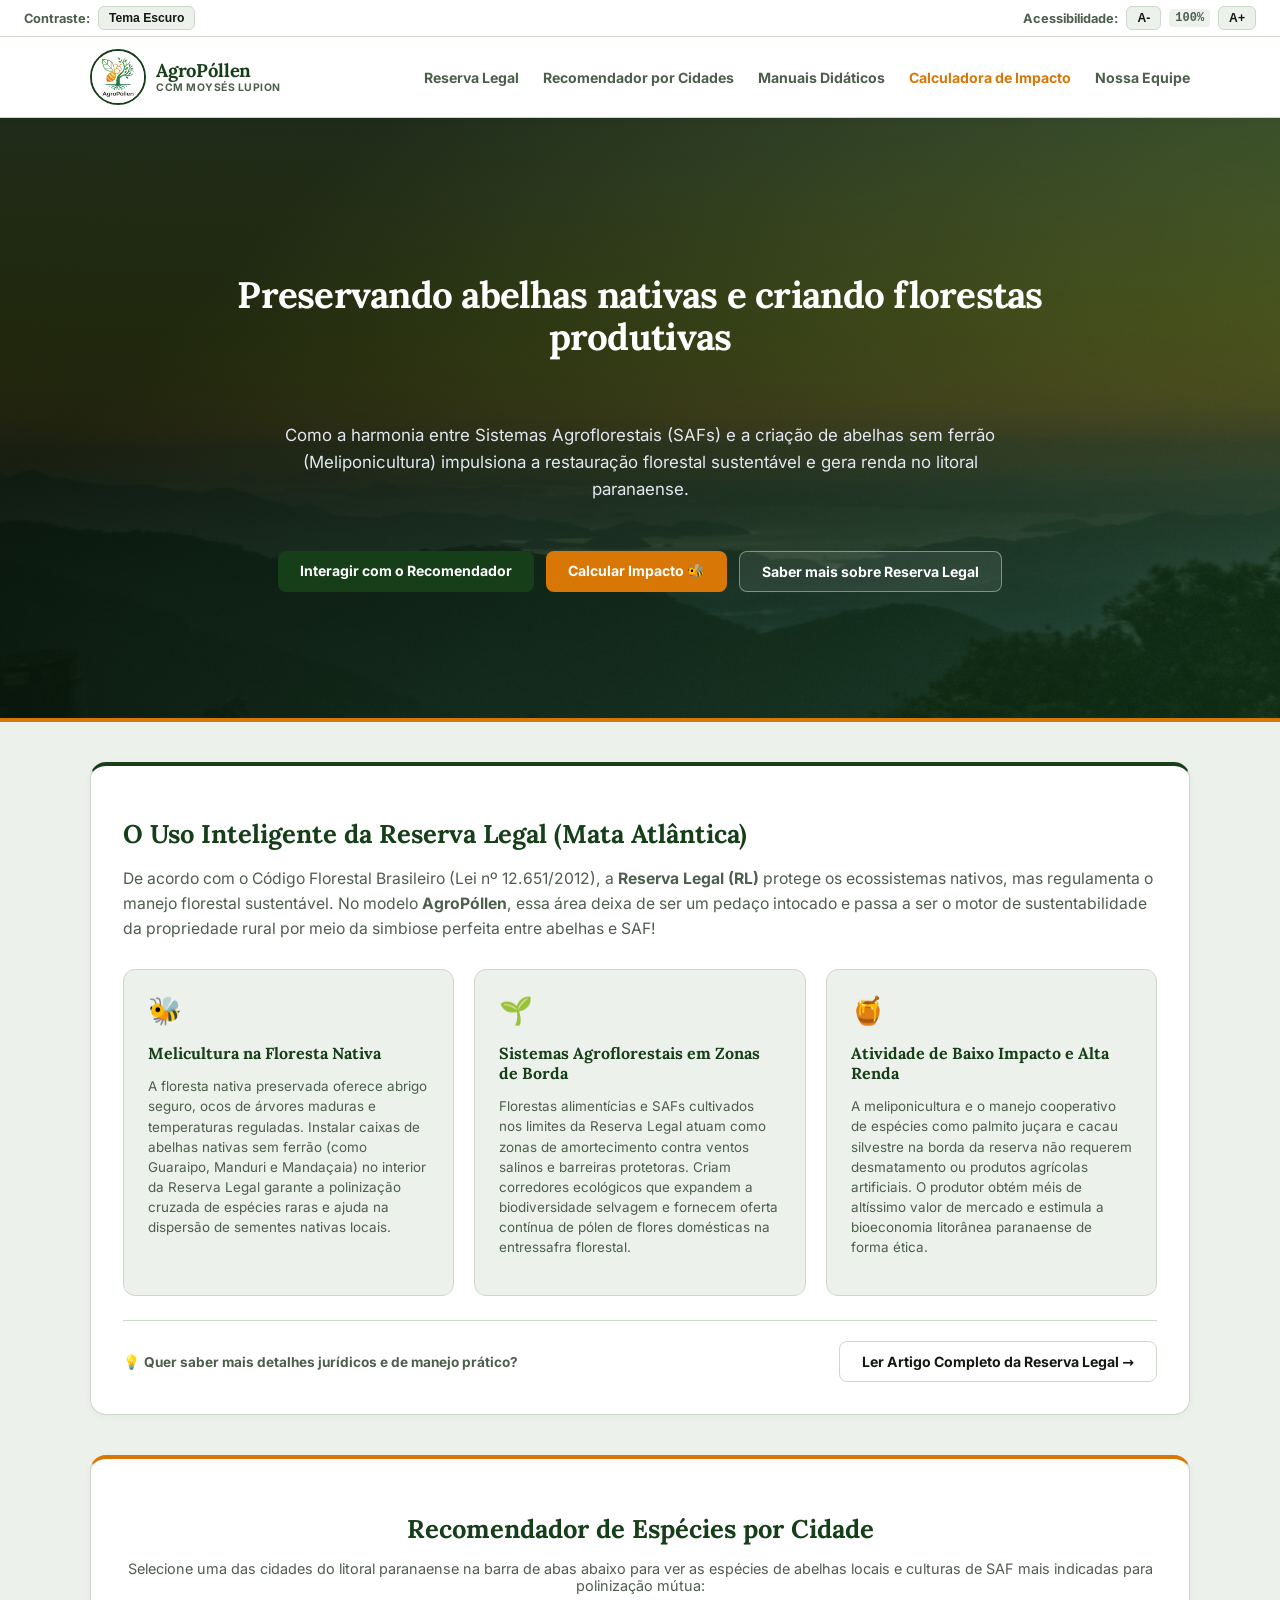
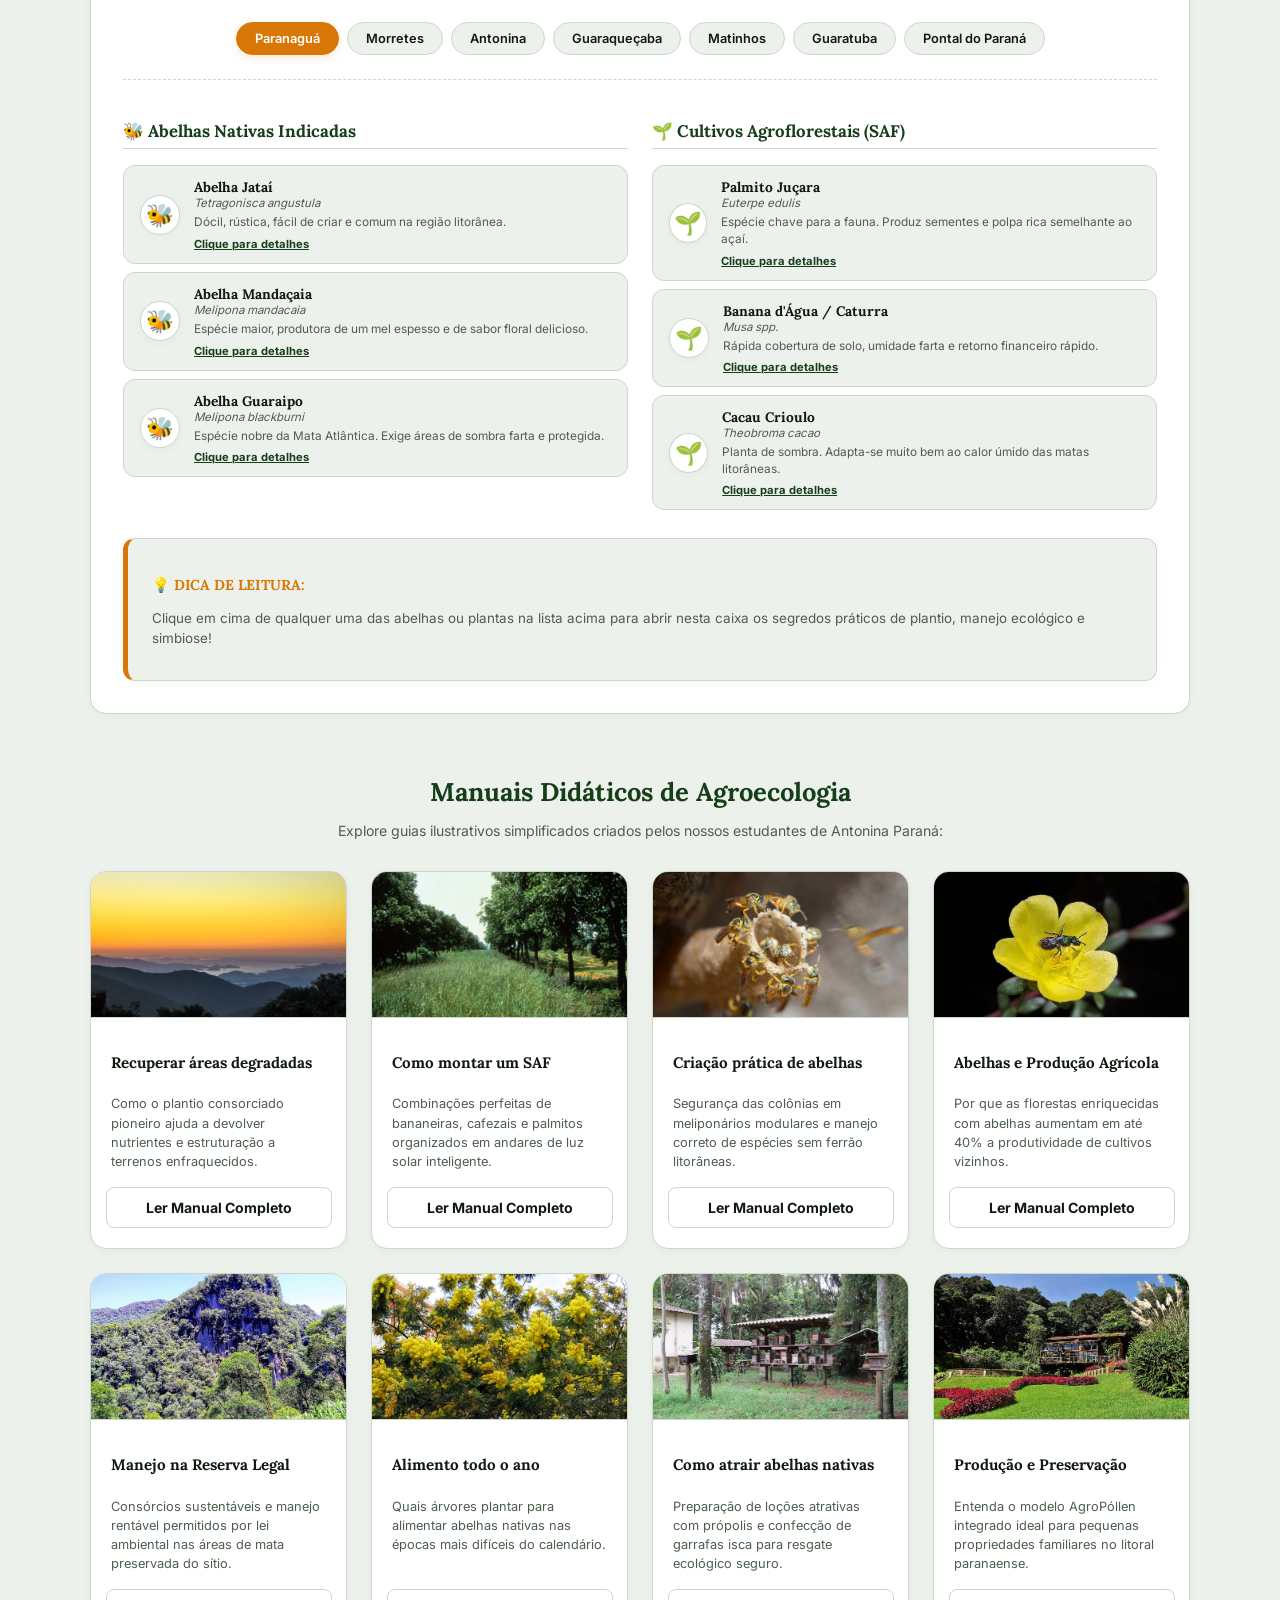
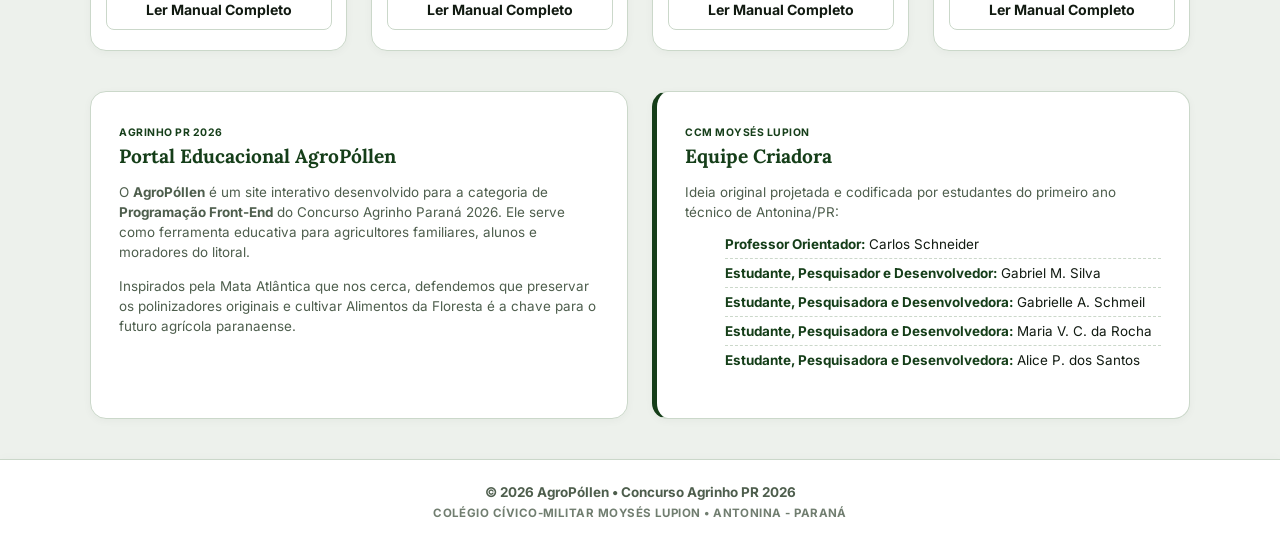
==== index.html @ 2e676ca2 "Commit inicial: Portal AgroPollen" ====
<!doctype html>
<html lang="pt-BR">

<head>
  
  <meta charset="UTF-8" />
  <meta name="viewport" content="width=device-width, initial-scale=1.0" />
  <title>AgroPóllen - Educação Ambiental e Agroecologia (Litoral do Paraná)</title>

  <!-- Sincronização de tema para evitar flashes de cor na renderização -->
  <!-- Scripts de lógica e banco de dados local -->
  <script src="src/theme-sync.js"></script>

  <!-- Folha de estilos unificada do projeto -->
  <link rel="stylesheet" href="src/index.css" />
</head>

<body>

  <!-- Barra utilitária para controle de acessibilidade ( zoom e contraste) -->
  <div class="barra-acessibilidade" role="toolbar" aria-label="Ferramentas de acessibilidade">
    <div class="grupo-acessibilidade">
      <span>Contraste:</span>
      <button id="botao-alternar-tema" class="botao-acessibilidade">
        <span class="texto-botao-tema">Tema Escuro</span>
      </button>
    </div>

    <div class="grupo-acessibilidade">
      <span>Acessibilidade:</span>
      <button id="botao-diminuir-fonte" class="botao-acessibilidade" title="Diminuir texto">A-</button>
      <span id="indicador-escala-fonte">100%</span>
      <button id="botao-aumentar-fonte" class="botao-acessibilidade" title="Aumentar texto">A+</button>
    </div>
  </div>

  <!-- Barra de navegação principal (Menu Superior) -->
  <nav class="barra-navegacao">
    <div class="container-navegacao">
      <a href="#" class="marca-navegacao">
        <img class="logo-navegacao" src="src/assets/images/logo_1781388657183.jpg" alt="Logo AgroPóllen" />
        <div class="texto-marca">
          <span class="nome-marca">AgroPóllen</span>
          <span class="subtitulo-marca">CCM Moysés Lupion</span>
        </div>
      </a>

      <ul class="menu-navegacao">
        <li><a href="#reserva-legal-intro" class="link-navegacao">Reserva Legal</a></li>
        <li><a href="#recomendador" class="link-navegacao">Recomendador por Cidades</a></li>
        <li><a href="#artigos" class="link-navegacao">Manuais Didáticos</a></li>
        <li><a href="calculadora.html" class="link-navegacao link-destaque">Calculadora de Impacto</a></li>
        <li><a href="#sobre" class="link-navegacao">Nossa Equipe</a></li>
      </ul>
    </div>
  </nav>

  <section class="secao-apresentacao">
    <div class="sobreposicao-apresentacao"></div>
    <div class="embrulho-apresentacao">
      <div class="conteudo-apresentacao">
        <h1 class="titulo-apresentacao">Preservando abelhas nativas e criando florestas produtivas</h1>
        <p class="subtitulo-apresentacao">
          Como a harmonia entre Sistemas Agroflorestais (SAFs) e a criação de abelhas sem ferrão (Meliponicultura)
          impulsiona a restauração florestal sustentável e gera renda no litoral paranaense.
        </p>
        <div class="acoes-apresentacao">
          <a href="#recomendador" class="botao botao-primario">Interagir com o Recomendador</a>
          <a href="calculadora.html" class="botao botao-primario botao-destaque">Calcular Impacto 🐝</a>
          <a href="#reserva-legal-intro" class="botao botao-contorno-apresentacao">Saber mais sobre Reserva Legal</a>
        </div>
      </div>
    </div>
  </section>

  <!-- Área de conteúdo principal da página -->
  <main class="conteudo-principal">

    <section id="reserva-legal-intro" class="secao-reserva">
      <div class="card-secao sombra-suave">
        <h2 class="titulo-reserva">O Uso Inteligente da Reserva Legal (Mata Atlântica)</h2>
        <p class="texto-reserva-principal">
          De acordo com o Código Florestal Brasileiro (Lei nº 12.651/2012), a <strong>Reserva Legal (RL)</strong>
          protege os ecossistemas nativos, mas regulamenta o manejo florestal sustentável. No modelo
          <strong>AgroPóllen</strong>, essa área deixa de ser um pedaço intocado e passa a ser o motor de
          sustentabilidade da propriedade rural por meio da simbiose perfeita entre abelhas e SAF!
        </p>

        <div class="grade-reserva">
          <!-- Ponto 1: Meliponicultura -->
          <div class="card-coluna-reserva">
            <div class="icone-reserva">🐝</div>
            <h3>Melicultura na Floresta Nativa</h3>
            <p>
              A floresta nativa preservada oferece abrigo seguro, ocos de árvores maduras e temperaturas reguladas.
              Instalar caixas de abelhas nativas sem ferrão (como Guaraipo, Manduri e Mandaçaia) no interior da Reserva
              Legal garante a polinização cruzada de espécies raras e ajuda na dispersão de sementes nativas locais.
            </p>
          </div>

          <!-- Ponto 2: SAF como amortecimento -->
          <div class="card-coluna-reserva">
            <div class="icone-reserva">🌱</div>
            <h3>Sistemas Agroflorestais em Zonas de Borda</h3>
            <p>
              Florestas alimentícias e SAFs cultivados nos limites da Reserva Legal atuam como zonas de amortecimento
              contra ventos salinos e barreiras protetoras. Criam corredores ecológicos que expandem a biodiversidade
              selvagem e fornecem oferta contínua de pólen de flores domésticas na entressafra florestal.
            </p>
          </div>

          <!-- Ponto 3: Renda Ecológica -->
          <div class="card-coluna-reserva">
            <div class="icone-reserva">🍯</div>
            <h3>Atividade de Baixo Impacto e Alta Renda</h3>
            <p>
              A meliponicultura e o manejo cooperativo de espécies como palmito juçara e cacau silvestre na borda da
              reserva não requerem desmatamento ou produtos agrícolas artificiais. O produtor obtém méis de altíssimo
              valor de mercado e estimula a bioeconomia litorânea paranaense de forma ética.
            </p>
          </div>
        </div>

        <div class="rodape-reserva">
          <span class="info-reserva">💡 <strong>Quer saber mais detalhes jurídicos e de manejo prático?</strong></span>
          <a href="artigos/reserva-legal.html" class="botao botao-contorno">Ler Artigo Completo da Reserva Legal &rarr;</a>
        </div>
      </div>
    </section>

    <section id="recomendador" class="secao-recomendador">
      <div class="card-secao sombra-suave">
        <h2>Recomendador de Espécies por Cidade</h2>
        <p class="texto-ajuda">
          Selecione uma das cidades do litoral paranaense na barra de abas abaixo para ver as espécies de abelhas locais
          e culturas de SAF mais indicadas para polinização mútua:
        </p>

        <!-- Botões das Cidades do Litoral Paranaense -->
        <div class="botoes-cidades" role="tablist">
          <button class="botao-cidade ativo" data-cidade="paranagua">Paranaguá</button>
          <button class="botao-cidade" data-cidade="morretes">Morretes</button>
          <button class="botao-cidade" data-cidade="antonina">Antonina</button>
          <button class="botao-cidade" data-cidade="guaraqueçaba">Guaraqueçaba</button>
          <button class="botao-cidade" data-cidade="matinhos">Matinhos</button>
          <button class="botao-cidade" data-cidade="guaratuba">Guaratuba</button>
          <button class="botao-cidade" data-cidade="pontaldoparana">Pontal do Paraná</button>
        </div>

        <!-- Grade de Resultados -->
        <div class="grade-resultados">

          <!-- Coluna: Abelhas Indicadas -->
          <div class="coluna-resultados">
            <h3>🐝 Abelhas Nativas Indicadas</h3>
            <ul id="lista-abelhas" class="lista-especies">
              <!-- Preenchido pelo JavaScript -->
            </ul>
          </div>

          <!-- Coluna: Plantas Recomendadas para SAF -->
          <div class="coluna-resultados">
            <h3>🌱 Cultivos Agroflorestais (SAF)</h3>
            <ul id="lista-saf" class="lista-especies">
              <!-- Preenchido pelo JavaScript -->
            </ul>
          </div>

        </div>

        <!-- Caixa de Detalhes / Dica Ecológica de Manejo -->
        <div id="painel-detalhes" class="caixa-informacao">
          <h4 id="titulo-detalhes">💡 Dica de Leitura Avançada:</h4>
          <p id="texto-detalhes">
            Pressione ou clique em qualquer abelha ou cultivo listado acima para acessar nesta janela o guia
            passo-a-passo dos segredos ecológicos e dicas de manejo sustentável!
          </p>
        </div>

      </div>
    </section>

    <section id="artigos" class="secao-artigos">
      <div class="titulo-secao-embrulho">
        <h2>Manuais Didáticos de Agroecologia</h2>
        <p> Explore guias ilustrativos simplificados criados pelos nossos estudantes de Antonina Paraná:</p>
      </div>

      <div class="grade-artigos">

        <!-- Artigo 1 -->
        <article class="card-artigo sombra-suave">
          <img class="imagem-card" src="src/assets/images/atlantic_forest_coast.jpg" alt="Encostas verdes da Mata Atlântica e Baía de Antonina - Foto por Henrique Jakobi Moreira / Licença CC BY-SA 3.0" />
          <div class="corpo-card">
            <h3>Recuperar áreas degradadas</h3>
            <p>Como o plantio consorciado pioneiro ajuda a devolver nutrientes e estruturação a terrenos enfraquecidos.
            </p>
            <a href="artigos/recuperar-solo.html" class="botao botao-contorno botao-leitura">Ler Manual Completo</a>
          </div>
        </article>

        <!-- Artigo 2 -->
        <article class="card-artigo sombra-suave">
          <img class="imagem-card" src="src/assets/images/agroforestry_saf.jpg" alt="Cultura de grãos integrada com fileiras de árvores florestais - Foto por USDA National Agroforestry Center / Licença CC BY 2.0" />
          <div class="corpo-card">
            <h3>Como montar um SAF</h3>
            <p>Combinações perfeitas de bananeiras, cafezais e palmitos organizados em andares de luz solar inteligente.
            </p>
            <a href="artigos/montar-saf.html" class="botao botao-contorno botao-leitura">Ler Manual Completo</a>
          </div>
        </article>

        <!-- Artigo 3 -->
        <article class="card-artigo sombra-suave">
          <img class="imagem-card" src="src/assets/images/bee_nest.jpg" alt="Abelha Jataí na entrada de cera de seu ninho - Foto por Sintropepe / Licença CC BY-SA 4.0" />
          <div class="corpo-card">
            <h3>Criação prática de abelhas</h3>
            <p>Segurança das colônias em meliponários modulares e manejo correto de espécies sem ferrão litorâneas.</p>
            <a href="artigos/criar-abelhas.html" class="botao botao-contorno botao-leitura">Ler Manual Completo</a>
          </div>
        </article>

        <!-- Artigo 4 -->
        <article class="card-artigo sombra-suave">
          <img class="imagem-card" src="src/assets/images/bee_pollination.jpg" alt="Abelha nativa polinizando flor Portulaca grandiflora - Foto por Lucas Silveira Souza / Licença CC BY-SA 4.0" />
          <div class="corpo-card">
            <h3>Abelhas e Produção Agrícola</h3>
            <p>Por que as florestas enriquecidas com abelhas aumentam em até 40% a produtividade de cultivos vizinhos.
            </p>
            <a href="artigos/lucro-abelhas.html" class="botao botao-contorno botao-leitura">Ler Manual Completo</a>
          </div>
        </article>

        <!-- Artigo 5 -->
        <article class="card-artigo sombra-suave">
          <img class="imagem-card" src="src/assets/images/legal_reserve_forest.jpg" alt="Reserva de floresta na Serra do Mar em Morretes-PR - Foto por V.Agostinelli / Licença CC BY-SA 4.0" />
          <div class="corpo-card">
            <h3>Manejo na Reserva Legal</h3>
            <p>Consórcios sustentáveis e manejo rentável permitidos por lei ambiental nas áreas de mata preservada do
              sítio.</p>
            <a href="artigos/reserva-legal.html" class="botao botao-contorno botao-leitura">Ler Manual Completo</a>
          </div>
        </article>

        <!-- Artigo 6 -->
        <article class="card-artigo sombra-suave">
          <img class="imagem-card" src="src/assets/images/bee_flowers.jpg" alt="Flor amarela da árvore Bracatinga Mimosa scabrella - Foto por Joao de Deus Medeiros / Licença CC BY 2.0" />
          <div class="corpo-card">
            <h3>Alimento todo o ano</h3>
            <p>Quais árvores plantar para alimentar abelhas nativas nas épocas mais difíceis do calendário.</p>
            <a href="artigos/alimento-colmeias.html" class="botao botao-contorno botao-leitura">Ler Manual Completo</a>
          </div>
        </article>

        <!-- Artigo 7 -->
        <article class="card-artigo sombra-suave">
          <img class="imagem-card" src="src/assets/images/meliponary_hives.jpg" alt="Caixas racionais de meliponicultura em meliponário - Foto por Rodrigo Tetsuo Argenton / Licença CC BY-SA 4.0" />
          <div class="corpo-card">
            <h3>Como atrair abelhas nativas</h3>
            <p>Preparação de loções atrativas com própolis e confecção de garrafas isca para resgate ecológico seguro.
            </p>
            <a href="artigos/ninho-isca.html" class="botao botao-contorno botao-leitura">Ler Manual Completo</a>
          </div>
        </article>

        <!-- Artigo 8 -->
        <article class="card-artigo sombra-suave">
          <img class="imagem-card" src="src/assets/images/agroecology_education.jpg" alt="Estufa e canteiros pedagógicos de agroecologia - Foto por Bentojr / Licença CC BY-SA 4.0" />
          <div class="corpo-card">
            <h3>Produção e Preservação</h3>
            <p>Entenda o modelo AgroPóllen integrado ideal para pequenas propriedades familiares no litoral paranaense.
            </p>
            <a href="artigos/sistema-agropollen.html" class="botao botao-contorno botao-leitura">Ler Manual Completo</a>
          </div>
        </article>

      </div>
    </section>

    <section id="sobre" class="secao-sobre">
      <div class="grade-sobre">

        <div class="card-sobre card-texto sombra-suave">
          <span class="etiqueta-topo">Agrinho PR 2026</span>
          <h2>Portal Educacional AgroPóllen</h2>
          <p>
            O <strong>AgroPóllen</strong> é um site interativo desenvolvido para a categoria de <strong>Programação
              Front-End</strong> do Concurso Agrinho Paraná 2026. Ele serve como ferramenta educativa para agricultores
            familiares, alunos e moradores do litoral.
          </p>
          <p>
            Inspirados pela Mata Atlântica que nos cerca, defendemos que preservar os polinizadores originais e cultivar
            Alimentos da Floresta é a chave para o futuro agrícola paranaense.
          </p>
        </div>

        <div class="card-sobre card-lista sombra-suave">
          <span class="etiqueta-topo">CCM Moysés Lupion</span>
          <h2>Equipe Criadora</h2>
          <p class="informacoes-colegio">Ideia original projetada e codificada por estudantes do primeiro ano técnico de
            Antonina/PR:</p>
          <ul class="nomes-equipe">
            <li><strong>Professor Orientador:</strong> Carlos Schneider</li>
            <li><strong>Estudante, Pesquisador e Desenvolvedor:</strong> Gabriel M. Silva</li>
            <li><strong>Estudante, Pesquisadora e Desenvolvedora:</strong> Gabrielle A. Schmeil</li>
            <li><strong>Estudante, Pesquisadora e Desenvolvedora:</strong> Maria V. C. da Rocha</li>
            <li><strong>Estudante, Pesquisadora e Desenvolvedora:</strong> Alice P. dos Santos</li>
          </ul>
        </div>

      </div>
    </section>

  </main>

  <!-- Rodapé institucional da página -->
  <footer class="rodape-site">
    <p>&copy; 2026 AgroPóllen • Concurso Agrinho PR 2026</p>
    <p class="sub-rodape">Colégio Cívico-Militar Moysés Lupion • Antonina - Paraná</p>
  </footer>

  <script src="src/dados-cidades.js" defer></script>
  <script src="src/main.js" defer></script>
</body>

</html>
---- src/index.css ----
/* ==========================================================================
   PORTAL AGROPÓLLEN - COLÉGIO CÍVICO-MILITAR MOYSÉS LUPION
   Antonina/PR - Concurso Agrinho 2026 (Agroecologia e Abelhas Nativas)
   
   ARQUIVO MASTER: index.css
   
   COMENTÁRIO DOS ALUNOS:
   "Oi, professor! A gente andava achando que misturar toda a folha de estilo
   num arquivo gigante de quase 1000 linhas deixava tudo muito confuso para
   depurar. Por isso, decidimos dividir o CSS em 'gavetas' (arquivos separados)
   pela utilidade de cada tela.
   
   Agora o navegador importa tudo bem organizado através do @import nativo.
   Fica mais leve para ler e muito mais elegante! Aqui embaixo tá o nosso mapa:"
   ========================================================================== */

/* 1. Cores, fontes, transições e variáveis de contraste (Claro e Escuro) */
@import "./css/variaveis.css";

/* 2. Barra slim de acessibilidade do topo (Zoom e contraste) */
@import "./css/acessibilidade.css";

/* 3. Navegação principal travada no topo (Navbar) e rodapé do colégio */
@import "./css/navegacao.css";

/* 4. Banner principal (Hero) com a foto da mata atlântica de Antonina */
@import "./css/hero.css";

/* 5. Grades gerais, section-cards unificados e nossos botões padrão */
@import "./css/layout.css";

/* 6. Explicação técnica sobre abelhas e Reserva Legal nas roças */
@import "./css/reserva.css";

/* 7. Nosso widget recomendador inteligente por cidades vizinhas */
@import "./css/recomendador.css";

/* 8. Artigo-cards e sistema de leitura editorial (Drop Cap clássico) */
@import "./css/artigos.css";

/* 9. Créditos da nossa equipe, professores e ficha técnica sobre a escola */
@import "./css/sobre.css";

/* 10. Calculadora escolar interativa de impactos de polinização */
@import "./css/calculadora.css";
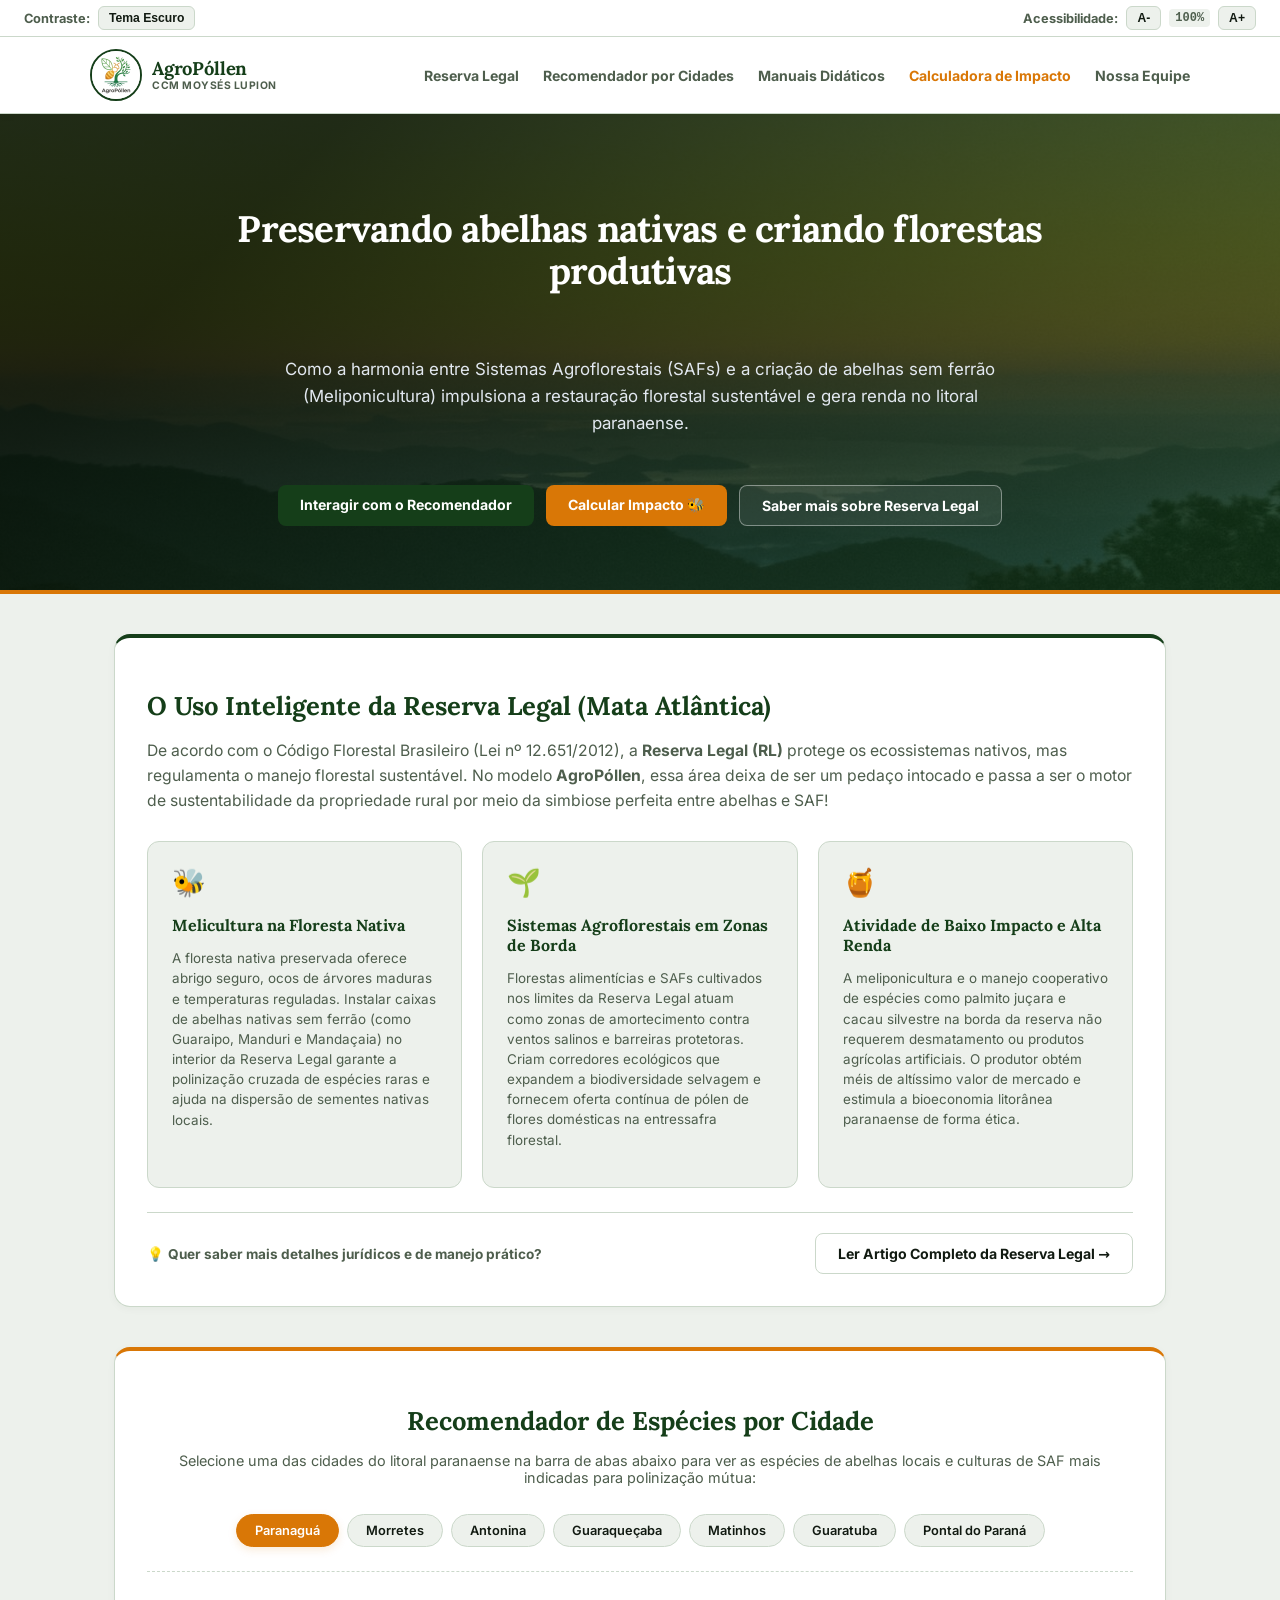
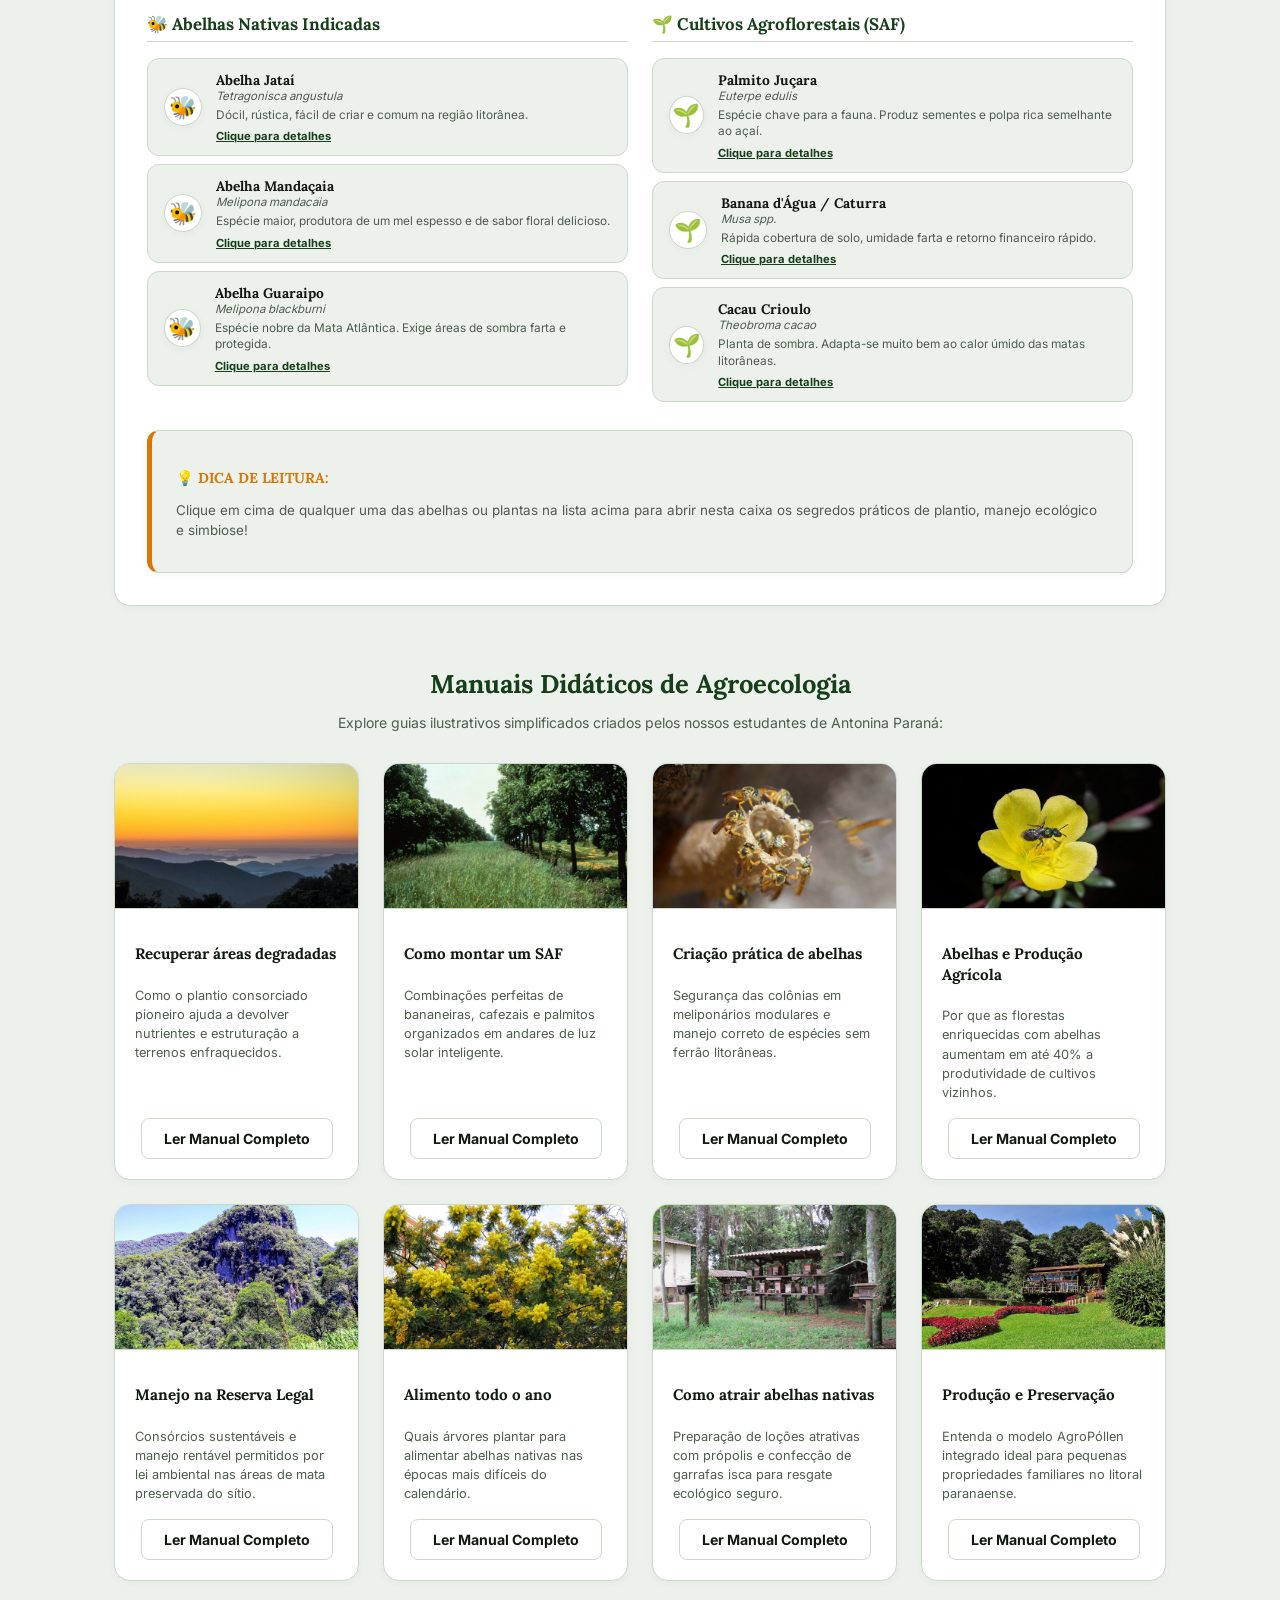
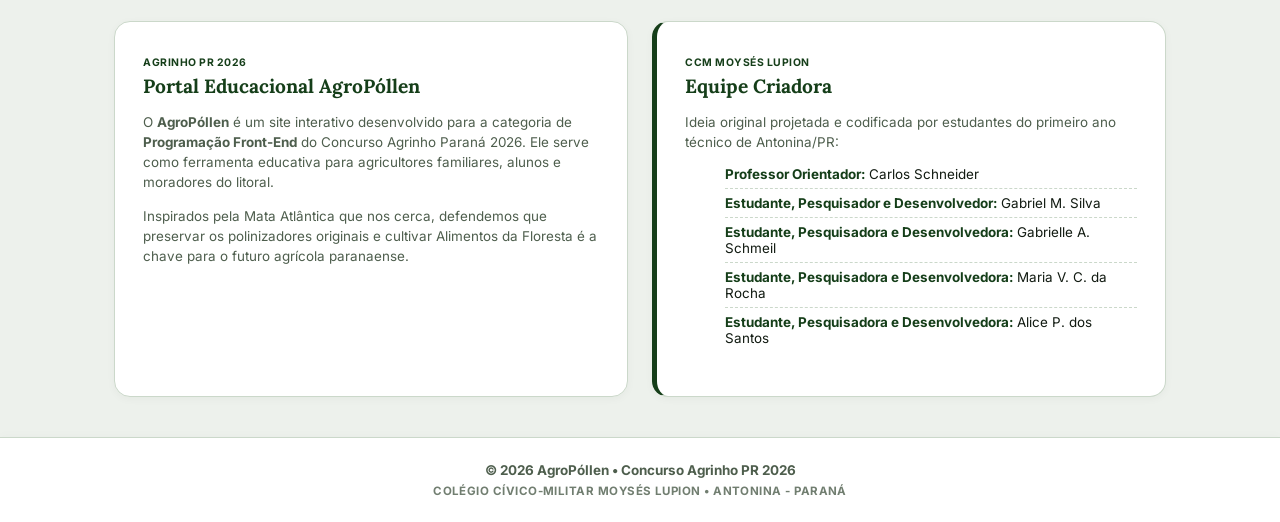
==== commit dcf73c6b: "Commit de Correção de Responsividade" ====
--- a/index.html
+++ b/index.html
@@ -6,6 +6,7 @@
   <meta charset="UTF-8" />
   <meta name="viewport" content="width=device-width, initial-scale=1.0" />
   <title>AgroPóllen - Educação Ambiental e Agroecologia (Litoral do Paraná)</title>
+  <meta name="keywords" content="agrinho, agrinho-2026, agroecologia, meliponicultura, sustentabilidade" />
 
   <!-- Sincronização de tema para evitar flashes de cor na renderização -->
   <!-- Scripts de lógica e banco de dados local -->
@@ -44,6 +45,13 @@
           <span class="subtitulo-marca">CCM Moysés Lupion</span>
         </div>
       </a>
+
+      <!-- Botão do menu hambúrguer para mobile -->
+      <button id="botao-menu" class="botao-menu" aria-label="Abrir menu de navegação" aria-expanded="false">
+        <span class="barra-hamburguer"></span>
+        <span class="barra-hamburguer"></span>
+        <span class="barra-hamburguer"></span>
+      </button>
 
       <ul class="menu-navegacao">
         <li><a href="#reserva-legal-intro" class="link-navegacao">Reserva Legal</a></li>
